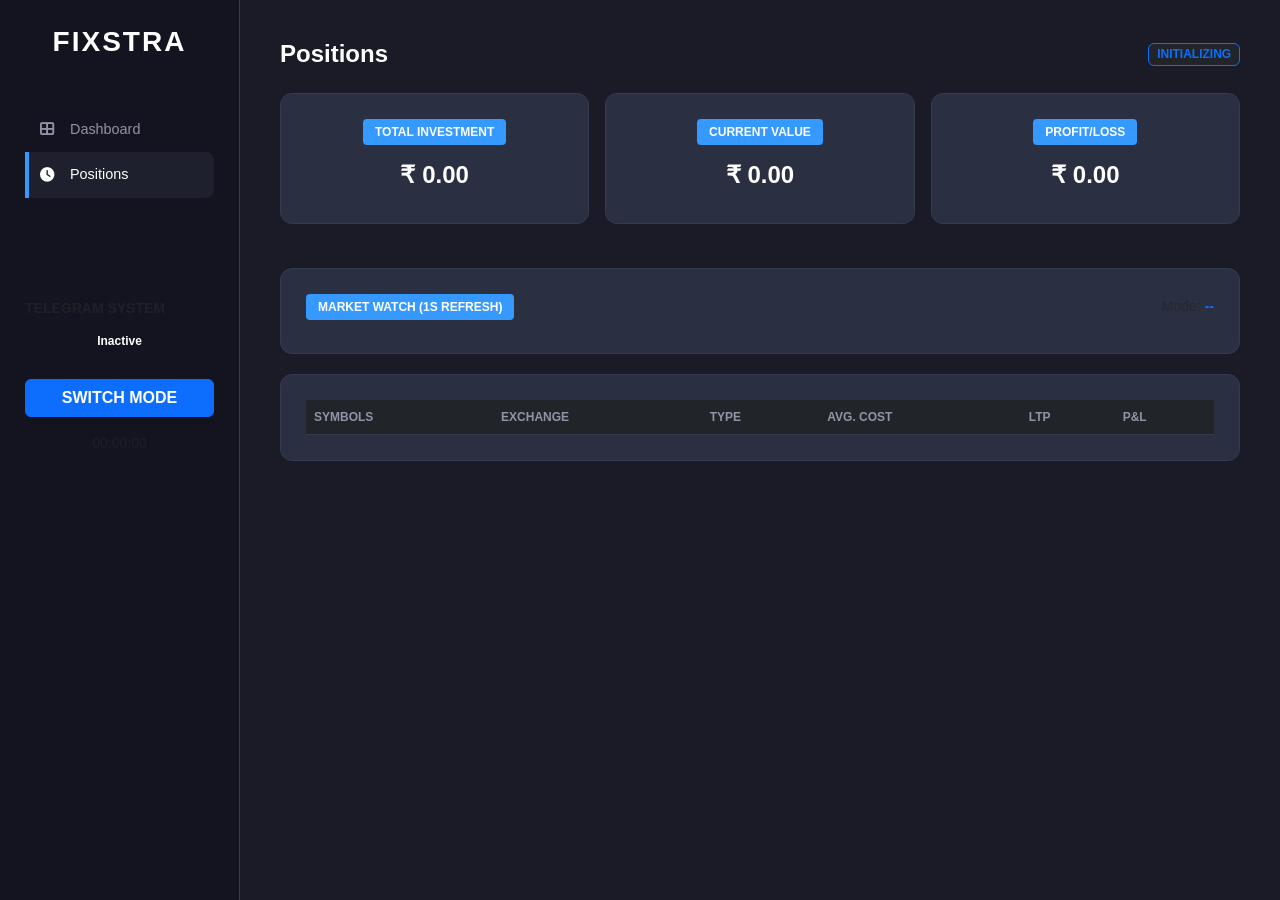
==== templates/index.html @ ebcd903b "Initial commit: FIXSTRA trading desk with EMA 5/20 closing logic" ====
<!doctype html>
<html lang="en">
<head>
  <meta charset="utf-8">
  <title>FIXSTRA | Pro Algorithmic Desk</title>
  <link rel="stylesheet" href="https://cdn.jsdelivr.net/npm/bootstrap@5.3.3/dist/css/bootstrap.min.css">
  <link rel="stylesheet" href="https://cdnjs.cloudflare.com/ajax/libs/font-awesome/6.0.0/css/all.min.css">
  <style>
    :root { --body-bg: #1a1b26; --sidebar-bg: #13141f; --card-bg: #2b2f42; --border: #343a50; --accent: #3699ff; --success: #50cd89; --danger: #f1416c; --yellow: #ffeb3b; }
    body { background: var(--body-bg); color: #fff; font-family: 'Poppins', sans-serif; margin: 0; }
    .sidebar { width: 240px; background: var(--sidebar-bg); min-height: 100vh; position: fixed; top: 0; left: 0; padding: 25px; border-right: 1px solid var(--border); }
    .nav-item { color: #9194a7; display: flex; align-items: center; padding: 12px 15px; text-decoration: none; font-size: 0.9rem; transition: 0.2s; }
    .nav-item.active { color: #fff; background: #1e202e; border-radius: 8px; position: relative; }
    .nav-item.active::after { content: ''; position: absolute; left: 0; height: 100%; width: 4px; background: var(--accent); }
    .main-wrapper { margin-left: 240px; padding: 40px; }
    .summary-card { background: var(--card-bg); border-radius: 12px; padding: 25px; border: 1px solid var(--border); margin-bottom: 20px; text-align: center; }
    .market-watch-card { background: #24283b; border: 1px solid var(--border); border-radius: 10px; padding: 15px; text-align: center; }
    .label-blue-bg { background-color: var(--accent); color: #fff; padding: 4px 12px; border-radius: 4px; font-size: 0.75rem; font-weight: 700; text-transform: uppercase; display: inline-block; }
    .bright-val { font-weight: 700; color: #fff; }
    .market-watch-card .bright-val { color: var(--yellow) !important; }
    .pnl-pos { color: var(--success); } .pnl-neg { color: var(--danger); }
    .table thead th { color: #9194a7; font-size: 0.75rem; text-transform: uppercase; border-bottom: 1px solid var(--border); }
    .table tbody td { padding: 15px; border-bottom: 1px solid #24283b; vertical-align: middle; }
    
    /* Type Badges */
    .badge-buy { background: rgba(80, 205, 137, 0.15); color: var(--success); border: 1px solid var(--success); }
    .badge-sell { background: rgba(241, 65, 108, 0.15); color: var(--danger); border: 1px solid var(--danger); }
  </style>
</head>
<body>

  <div class="sidebar">
    <div class="h3 fw-bold mb-5 text-center" style="letter-spacing: 2px;">FIXSTRA</div>
    <a href="#" class="nav-item"><i class="fa fa-th-large me-3"></i> Dashboard</a>
    <a href="#" class="nav-item active"><i class="fa fa-clock me-3"></i> Positions</a>
    <div style="margin-top: 100px;">
        <div class="small text-muted mb-2 text-uppercase fw-bold">Telegram System</div>
        <div id="tg-status-badge" class="badge w-100 mb-4 p-2">Inactive</div>
        <button class="btn btn-primary w-100 fw-bold mb-3" onclick="toggleMode()">SWITCH MODE</button>
        <div class="small text-muted text-center" id="last-update">00:00:00</div>
    </div>
  </div>

  <div class="main-wrapper">
    <div class="d-flex justify-content-between align-items-center mb-4">
        <h4 class="fw-bold m-0">Positions</h4>
        <div id="market-status" class="badge bg-dark border border-primary text-primary">INITIALIZING</div>
    </div>

    <div class="row g-3 mb-4">
        <div class="col-md-4"><div class="summary-card"><div class="mb-3"><span class="label-blue-bg">Total Investment</span></div><div class="h4 bright-val" id="total-inv">₹ 0.00</div></div></div>
        <div class="col-md-4"><div class="summary-card"><div class="mb-3"><span class="label-blue-bg">Current Value</span></div><div class="h4 bright-val" id="current-val">₹ 0.00</div></div></div>
        <div class="col-md-4"><div class="summary-card"><div class="mb-3"><span class="label-blue-bg">Profit/Loss</span></div><div class="h4 bright-val" id="total-pnl">₹ 0.00</div></div></div>
    </div>

    <div class="summary-card">
        <div class="d-flex justify-content-between align-items-center mb-4"><div class="label-blue-bg">Market Watch (1s Refresh)</div><div class="small text-muted">Mode: <span id="current-mode-display" class="text-primary fw-bold">--</span></div></div>
        <div class="row g-3" id="watch-grid"></div>
    </div>

    <div class="summary-card text-start">
        <table class="table table-dark table-borderless m-0">
            <thead>
                <tr>
                    <th>Symbols</th>
                    <th>Exchange</th>
                    <th>Type</th> <th>Avg. Cost</th>
                    <th>LTP</th>
                    <th>P&L</th>
                </tr>
            </thead>
            <tbody id="position-body"></tbody>
        </table>
    </div>
  </div>

<script>
    let activeMode = "CRYPTO";
    const ws = new WebSocket(`ws://${window.location.host}/ws`);

    async function toggleMode() {
        activeMode = (activeMode === "CRYPTO") ? "INDIAN" : "CRYPTO";
        await fetch('/switch_mode', { method: 'POST', headers: {'Content-Type': 'application/json'}, body: JSON.stringify({mode: activeMode}) });
    }

    ws.onmessage = (event) => {
        try {
            const d = JSON.parse(event.data);
            const fmt = (v) => v.toLocaleString('en-IN', {minimumFractionDigits: 2});

            document.getElementById('market-status').innerText = d.market_status;
            document.getElementById('last-update').innerText = d.last_update;
            document.getElementById('current-mode-display').innerText = d.mode;
            const tgBadge = document.getElementById('tg-status-badge');
            tgBadge.innerText = d.telegram_status;
            tgBadge.className = d.telegram_status === "Active" ? "badge bg-success w-100 mb-4 p-2" : "badge bg-danger w-100 mb-4 p-2";

            document.getElementById('total-inv').innerText = `₹ ${fmt(d.total_investment)}`;
            document.getElementById('current-val').innerText = `₹ ${fmt(d.current_value)}`;
            
            // Total PnL Combined
            const pnlEl = document.getElementById('total-pnl');
            const totalPnL = d.total_pnl_combined || 0;
            pnlEl.innerText = `₹ ${fmt(totalPnL)}`;
            pnlEl.className = totalPnL >= 0 ? 'h4 bright-val pnl-pos' : 'h4 bright-val pnl-neg';

            // Market Watch Updates
            const grid = document.getElementById('watch-grid');
            grid.innerHTML = Object.entries(d.live_prices).map(([sym, price]) => {
                const open = d.open_prices[sym] || price;
                const change = open > 0 ? ((price - open) / open * 100).toFixed(2) : "0.00";
                return `<div class="col-md-2 col-6"><div class="market-watch-card"><div class="mb-2"><span class="label-blue-bg">${sym}</span></div><div class="h6 bright-val m-0">${fmt(price)}</div><div class="small ${change >= 0 ? 'pnl-pos' : 'pnl-neg'}">(${change}%)</div></div></div>`;
            }).join('');

            // Positions Table Update (With Type Column)
            const tbody = document.getElementById('position-body');
            const active = d.trades ? d.trades.filter(t => t.exit === "OPEN") : [];
            if (active.length > 0) {
                tbody.innerHTML = active.map(t => {
                    const lp = d.live_prices[t.symbol] || t.entry;
                    const pnlVal = (t.type === 'BUY' ? (lp - t.entry) : (t.entry - lp));
                    const typeClass = t.type === 'BUY' ? 'badge-buy' : 'badge-sell';
                    
                    return `
                        <tr>
                            <td class="fw-bold">${t.symbol}</td>
                            <td><span class="badge bg-dark text-muted" style="font-size:0.6rem;">${t.symbol.includes('USDT')?'BINANCE':'NSE'}</span></td>
                            <td><span class="badge ${typeClass} p-2">${t.type}</span></td> <td>₹ ${fmt(t.entry)}</td>
                            <td class="${pnlVal >= 0 ? 'pnl-pos' : 'pnl-neg'}">₹ ${fmt(lp)}</td>
                            <td class="fw-bold ${pnlVal >= 0 ? 'pnl-pos' : 'pnl-neg'}">₹ ${fmt(pnlVal)}</td>
                        </tr>`;
                }).join('');
            } else {
                tbody.innerHTML = `<tr><td colspan="6" class="text-center py-5 text-muted">No active ${d.mode} positions.</td></tr>`;
            }
        } catch (e) { console.error("UI Update Error:", e); }
    };
</script>
</body>
</html>
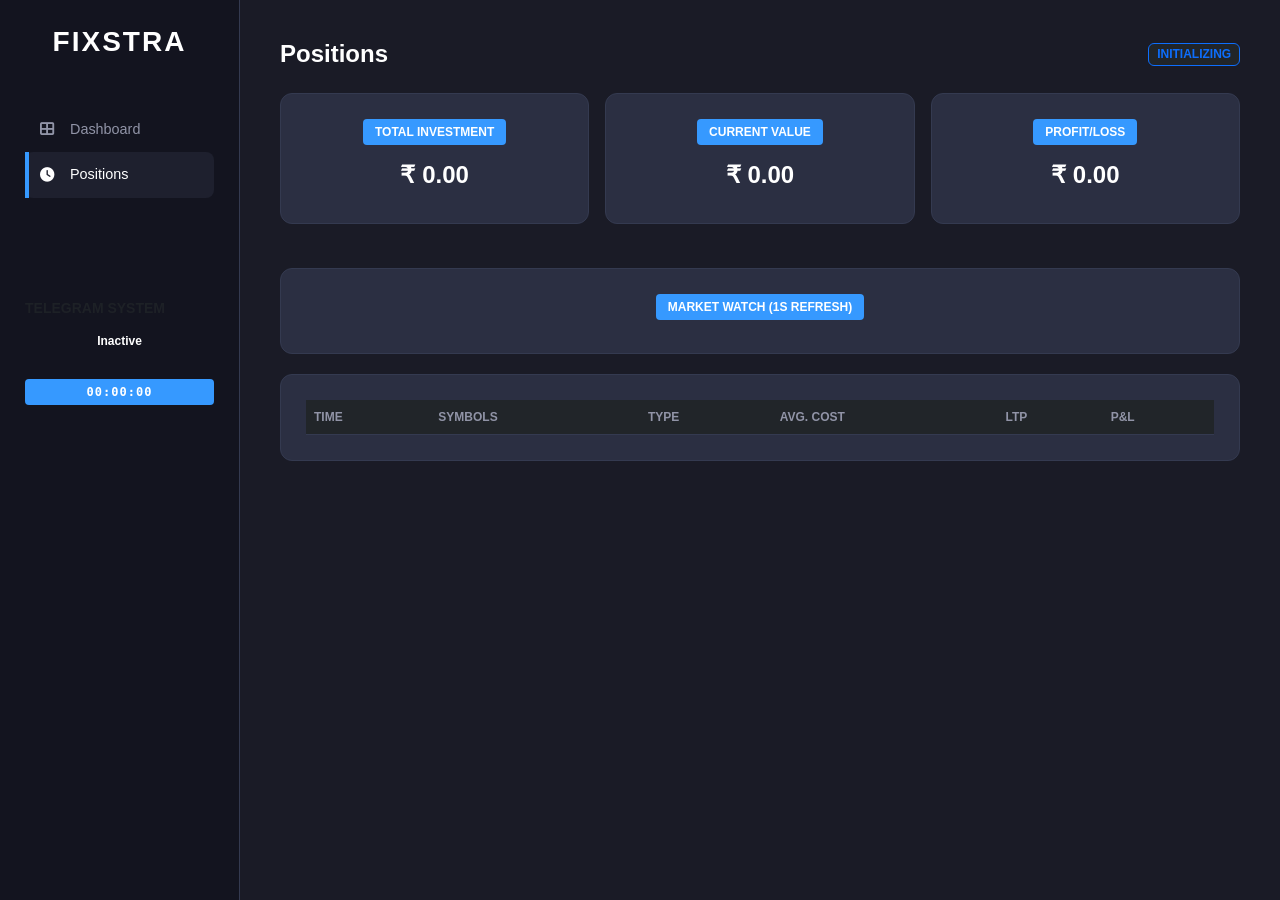
==== commit 0dde9201: "Modified EMA logic, Telegram status and sidebar time styling" ====
--- a/templates/index.html
+++ b/templates/index.html
@@ -15,16 +15,17 @@
     .main-wrapper { margin-left: 240px; padding: 40px; }
     .summary-card { background: var(--card-bg); border-radius: 12px; padding: 25px; border: 1px solid var(--border); margin-bottom: 20px; text-align: center; }
     .market-watch-card { background: #24283b; border: 1px solid var(--border); border-radius: 10px; padding: 15px; text-align: center; }
+    
+    /* Blue Background Labels */
     .label-blue-bg { background-color: var(--accent); color: #fff; padding: 4px 12px; border-radius: 4px; font-size: 0.75rem; font-weight: 700; text-transform: uppercase; display: inline-block; }
+    
     .bright-val { font-weight: 700; color: #fff; }
     .market-watch-card .bright-val { color: var(--yellow) !important; }
     .pnl-pos { color: var(--success); } .pnl-neg { color: var(--danger); }
     .table thead th { color: #9194a7; font-size: 0.75rem; text-transform: uppercase; border-bottom: 1px solid var(--border); }
     .table tbody td { padding: 15px; border-bottom: 1px solid #24283b; vertical-align: middle; }
-    
-    /* Type Badges */
-    .badge-buy { background: rgba(80, 205, 137, 0.15); color: var(--success); border: 1px solid var(--success); }
-    .badge-sell { background: rgba(241, 65, 108, 0.15); color: var(--danger); border: 1px solid var(--danger); }
+    .badge-buy { background: rgba(80, 205, 137, 0.1); color: var(--success); border: 1px solid var(--success); }
+    .badge-sell { background: rgba(241, 65, 108, 0.1); color: var(--danger); border: 1px solid var(--danger); }
   </style>
 </head>
 <body>
@@ -36,8 +37,10 @@
     <div style="margin-top: 100px;">
         <div class="small text-muted mb-2 text-uppercase fw-bold">Telegram System</div>
         <div id="tg-status-badge" class="badge w-100 mb-4 p-2">Inactive</div>
-        <button class="btn btn-primary w-100 fw-bold mb-3" onclick="toggleMode()">SWITCH MODE</button>
-        <div class="small text-muted text-center" id="last-update">00:00:00</div>
+        
+        <div class="text-center">
+            <div id="last-update" class="label-blue-bg w-100" style="font-family: monospace; letter-spacing: 1px;">00:00:00</div>
+        </div>
     </div>
   </div>
 
@@ -48,41 +51,26 @@
     </div>
 
     <div class="row g-3 mb-4">
-        <div class="col-md-4"><div class="summary-card"><div class="mb-3"><span class="label-blue-bg">Total Investment</span></div><div class="h4 bright-val" id="total-inv">₹ 0.00</div></div></div>
-        <div class="col-md-4"><div class="summary-card"><div class="mb-3"><span class="label-blue-bg">Current Value</span></div><div class="h4 bright-val" id="current-val">₹ 0.00</div></div></div>
-        <div class="col-md-4"><div class="summary-card"><div class="mb-3"><span class="label-blue-bg">Profit/Loss</span></div><div class="h4 bright-val" id="total-pnl">₹ 0.00</div></div></div>
+        <div class="col-md-4"><div class="summary-card"><div class="mb-3"><span class="label-blue-bg">Total Investment</span></div><div class="h4 text-white fw-bold" id="total-inv">₹ 0.00</div></div></div>
+        <div class="col-md-4"><div class="summary-card"><div class="mb-3"><span class="label-blue-bg">Current Value</span></div><div class="h4 text-white fw-bold" id="current-val">₹ 0.00</div></div></div>
+        <div class="col-md-4"><div class="summary-card"><div class="mb-3"><span class="label-blue-bg">Profit/Loss</span></div><div class="h4 text-white fw-bold" id="total-pnl">₹ 0.00</div></div></div>
     </div>
 
     <div class="summary-card">
-        <div class="d-flex justify-content-between align-items-center mb-4"><div class="label-blue-bg">Market Watch (1s Refresh)</div><div class="small text-muted">Mode: <span id="current-mode-display" class="text-primary fw-bold">--</span></div></div>
+        <div class="label-blue-bg mb-4">Market Watch (1s Refresh)</div>
         <div class="row g-3" id="watch-grid"></div>
     </div>
 
     <div class="summary-card text-start">
         <table class="table table-dark table-borderless m-0">
-            <thead>
-                <tr>
-                    <th>Symbols</th>
-                    <th>Exchange</th>
-                    <th>Type</th> <th>Avg. Cost</th>
-                    <th>LTP</th>
-                    <th>P&L</th>
-                </tr>
-            </thead>
+            <thead><tr><th>TIME</th><th>SYMBOLS</th><th>TYPE</th><th>AVG. COST</th><th>LTP</th><th>P&L</th></tr></thead>
             <tbody id="position-body"></tbody>
         </table>
     </div>
   </div>
 
 <script>
-    let activeMode = "CRYPTO";
     const ws = new WebSocket(`ws://${window.location.host}/ws`);
-
-    async function toggleMode() {
-        activeMode = (activeMode === "CRYPTO") ? "INDIAN" : "CRYPTO";
-        await fetch('/switch_mode', { method: 'POST', headers: {'Content-Type': 'application/json'}, body: JSON.stringify({mode: activeMode}) });
-    }
-
     ws.onmessage = (event) => {
         try {
             const d = JSON.parse(event.data);
@@ -90,7 +78,7 @@
 
             document.getElementById('market-status').innerText = d.market_status;
             document.getElementById('last-update').innerText = d.last_update;
-            document.getElementById('current-mode-display').innerText = d.mode;
+            
             const tgBadge = document.getElementById('tg-status-badge');
             tgBadge.innerText = d.telegram_status;
             tgBadge.className = d.telegram_status === "Active" ? "badge bg-success w-100 mb-4 p-2" : "badge bg-danger w-100 mb-4 p-2";
@@ -98,42 +86,35 @@
             document.getElementById('total-inv').innerText = `₹ ${fmt(d.total_investment)}`;
             document.getElementById('current-val').innerText = `₹ ${fmt(d.current_value)}`;
             
-            // Total PnL Combined
             const pnlEl = document.getElementById('total-pnl');
             const totalPnL = d.total_pnl_combined || 0;
             pnlEl.innerText = `₹ ${fmt(totalPnL)}`;
-            pnlEl.className = totalPnL >= 0 ? 'h4 bright-val pnl-pos' : 'h4 bright-val pnl-neg';
+            pnlEl.className = totalPnL >= 0 ? 'h4 text-success fw-bold' : 'h4 text-danger fw-bold';
 
-            // Market Watch Updates
             const grid = document.getElementById('watch-grid');
             grid.innerHTML = Object.entries(d.live_prices).map(([sym, price]) => {
                 const open = d.open_prices[sym] || price;
                 const change = open > 0 ? ((price - open) / open * 100).toFixed(2) : "0.00";
-                return `<div class="col-md-2 col-6"><div class="market-watch-card"><div class="mb-2"><span class="label-blue-bg">${sym}</span></div><div class="h6 bright-val m-0">${fmt(price)}</div><div class="small ${change >= 0 ? 'pnl-pos' : 'pnl-neg'}">(${change}%)</div></div></div>`;
+                return `<div class="col-md-2 col-6"><div class="market-watch-card"><div class="mb-2"><span class="label-blue-bg">${sym}</span></div><div class="h6 bright-val m-0">${fmt(price)}</div><div class="small ${change >= 0 ? 'text-success' : 'text-danger'}">(${change}%)</div></div></div>`;
             }).join('');
 
-            // Positions Table Update (With Type Column)
             const tbody = document.getElementById('position-body');
             const active = d.trades ? d.trades.filter(t => t.exit === "OPEN") : [];
             if (active.length > 0) {
                 tbody.innerHTML = active.map(t => {
                     const lp = d.live_prices[t.symbol] || t.entry;
                     const pnlVal = (t.type === 'BUY' ? (lp - t.entry) : (t.entry - lp));
-                    const typeClass = t.type === 'BUY' ? 'badge-buy' : 'badge-sell';
-                    
-                    return `
-                        <tr>
-                            <td class="fw-bold">${t.symbol}</td>
-                            <td><span class="badge bg-dark text-muted" style="font-size:0.6rem;">${t.symbol.includes('USDT')?'BINANCE':'NSE'}</span></td>
-                            <td><span class="badge ${typeClass} p-2">${t.type}</span></td> <td>₹ ${fmt(t.entry)}</td>
-                            <td class="${pnlVal >= 0 ? 'pnl-pos' : 'pnl-neg'}">₹ ${fmt(lp)}</td>
-                            <td class="fw-bold ${pnlVal >= 0 ? 'pnl-pos' : 'pnl-neg'}">₹ ${fmt(pnlVal)}</td>
-                        </tr>`;
+                    return `<tr>
+                        <td>${t.time}</td>
+                        <td class="fw-bold">${t.symbol}</td>
+                        <td><span class="badge ${t.type === 'BUY' ? 'badge-buy' : 'badge-sell'} p-2">${t.type}</span></td>
+                        <td>₹ ${fmt(t.entry)}</td>
+                        <td class="${pnlVal>=0?'text-success':'text-danger'}">₹ ${fmt(lp)}</td>
+                        <td class="fw-bold ${pnlVal>=0?'text-success':'text-danger'}">₹ ${fmt(pnlVal)}</td>
+                    </tr>`;
                 }).join('');
-            } else {
-                tbody.innerHTML = `<tr><td colspan="6" class="text-center py-5 text-muted">No active ${d.mode} positions.</td></tr>`;
-            }
-        } catch (e) { console.error("UI Update Error:", e); }
+            } else { tbody.innerHTML = `<tr><td colspan="6" class="text-center py-5 text-muted">No active positions.</td></tr>`; }
+        } catch (e) { console.error("Update Error:", e); }
     };
 </script>
 </body>
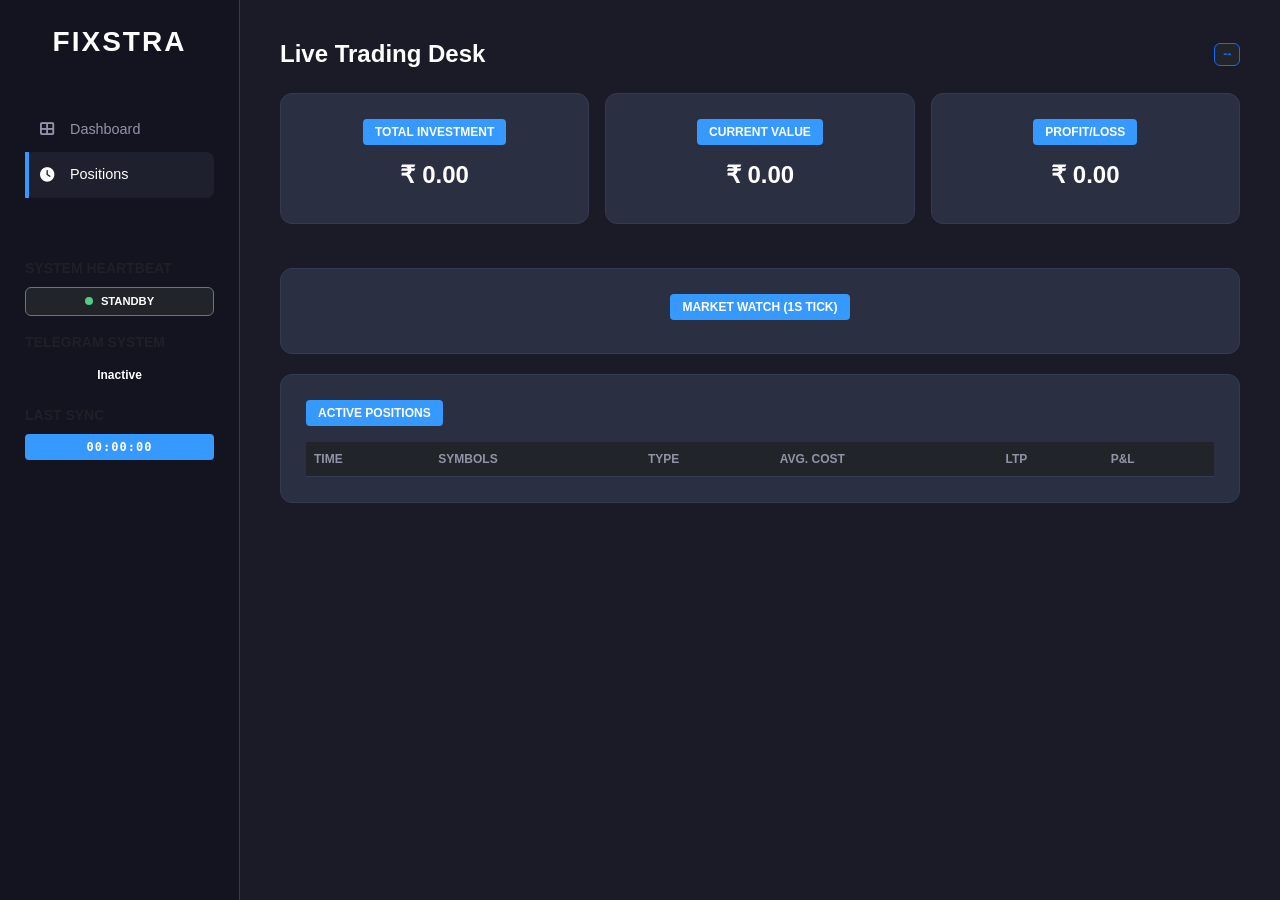
==== commit eff39380: "Sidebar overhaul: Added live heartbeat monitor and system health animation" ====
--- a/templates/index.html
+++ b/templates/index.html
@@ -6,7 +6,17 @@
   <link rel="stylesheet" href="https://cdn.jsdelivr.net/npm/bootstrap@5.3.3/dist/css/bootstrap.min.css">
   <link rel="stylesheet" href="https://cdnjs.cloudflare.com/ajax/libs/font-awesome/6.0.0/css/all.min.css">
   <style>
-    :root { --body-bg: #1a1b26; --sidebar-bg: #13141f; --card-bg: #2b2f42; --border: #343a50; --accent: #3699ff; --success: #50cd89; --danger: #f1416c; --yellow: #ffeb3b; }
+    :root { 
+        --body-bg: #1a1b26; 
+        --sidebar-bg: #13141f; 
+        --card-bg: #2b2f42; 
+        --border: #343a50; 
+        --accent: #3699ff; 
+        --success: #50cd89; 
+        --danger: #f1416c; 
+        --warning: #ffb800;
+        --yellow: #ffeb3b; 
+    }
     body { background: var(--body-bg); color: #fff; font-family: 'Poppins', sans-serif; margin: 0; }
     .sidebar { width: 240px; background: var(--sidebar-bg); min-height: 100vh; position: fixed; top: 0; left: 0; padding: 25px; border-right: 1px solid var(--border); }
     .nav-item { color: #9194a7; display: flex; align-items: center; padding: 12px 15px; text-decoration: none; font-size: 0.9rem; transition: 0.2s; }
@@ -14,18 +24,32 @@
     .nav-item.active::after { content: ''; position: absolute; left: 0; height: 100%; width: 4px; background: var(--accent); }
     .main-wrapper { margin-left: 240px; padding: 40px; }
     .summary-card { background: var(--card-bg); border-radius: 12px; padding: 25px; border: 1px solid var(--border); margin-bottom: 20px; text-align: center; }
-    .market-watch-card { background: #24283b; border: 1px solid var(--border); border-radius: 10px; padding: 15px; text-align: center; }
     
     /* Blue Background Labels */
     .label-blue-bg { background-color: var(--accent); color: #fff; padding: 4px 12px; border-radius: 4px; font-size: 0.75rem; font-weight: 700; text-transform: uppercase; display: inline-block; }
     
-    .bright-val { font-weight: 700; color: #fff; }
-    .market-watch-card .bright-val { color: var(--yellow) !important; }
-    .pnl-pos { color: var(--success); } .pnl-neg { color: var(--danger); }
+    .market-watch-card { background: #24283b; border: 1px solid var(--border); border-radius: 10px; padding: 15px; text-align: center; }
+    .bright-val { font-weight: 700; color: var(--yellow) !important; }
+    
     .table thead th { color: #9194a7; font-size: 0.75rem; text-transform: uppercase; border-bottom: 1px solid var(--border); }
     .table tbody td { padding: 15px; border-bottom: 1px solid #24283b; vertical-align: middle; }
+    
     .badge-buy { background: rgba(80, 205, 137, 0.1); color: var(--success); border: 1px solid var(--success); }
     .badge-sell { background: rgba(241, 65, 108, 0.1); color: var(--danger); border: 1px solid var(--danger); }
+
+    /* Heartbeat Animation */
+    .heartbeat-dot { height: 8px; width: 8px; background-color: var(--success); border-radius: 50%; display: inline-block; margin-right: 8px; animation: pulse 1.5s infinite; }
+    @keyframes pulse { 
+        0% { transform: scale(0.95); box-shadow: 0 0 0 0 rgba(80, 205, 137, 0.7); }
+        70% { transform: scale(1); box-shadow: 0 0 0 10px rgba(80, 205, 137, 0); }
+        100% { transform: scale(0.95); box-shadow: 0 0 0 0 rgba(80, 205, 137, 0); }
+    }
+    .status-warning { background-color: var(--warning) !important; animation: pulse-warning 1.5s infinite; }
+    @keyframes pulse-warning { 
+        0% { box-shadow: 0 0 0 0 rgba(255, 184, 0, 0.7); }
+        70% { box-shadow: 0 0 0 10px rgba(255, 184, 0, 0); }
+        100% { box-shadow: 0 0 0 0 rgba(255, 184, 0, 0); }
+    }
   </style>
 </head>
 <body>
@@ -34,10 +58,18 @@
     <div class="h3 fw-bold mb-5 text-center" style="letter-spacing: 2px;">FIXSTRA</div>
     <a href="#" class="nav-item"><i class="fa fa-th-large me-3"></i> Dashboard</a>
     <a href="#" class="nav-item active"><i class="fa fa-clock me-3"></i> Positions</a>
-    <div style="margin-top: 100px;">
+    
+    <div style="margin-top: 60px;">
+        <div class="small text-muted mb-2 text-uppercase fw-bold">System Heartbeat</div>
+        <div id="heartbeat-badge" class="badge bg-dark border border-secondary w-100 mb-3 p-2 d-flex align-items-center justify-content-center" style="font-size: 0.7rem;">
+            <span id="pulse-dot" class="heartbeat-dot"></span>
+            <span id="heartbeat-status">STANDBY</span>
+        </div>
+
         <div class="small text-muted mb-2 text-uppercase fw-bold">Telegram System</div>
-        <div id="tg-status-badge" class="badge w-100 mb-4 p-2">Inactive</div>
+        <div id="tg-status-badge" class="badge w-100 mb-3 p-2">Inactive</div>
         
+        <div class="small text-muted mb-2 text-uppercase fw-bold">Last Sync</div>
         <div class="text-center">
             <div id="last-update" class="label-blue-bg w-100" style="font-family: monospace; letter-spacing: 1px;">00:00:00</div>
         </div>
@@ -46,8 +78,8 @@
 
   <div class="main-wrapper">
     <div class="d-flex justify-content-between align-items-center mb-4">
-        <h4 class="fw-bold m-0">Positions</h4>
-        <div id="market-status" class="badge bg-dark border border-primary text-primary">INITIALIZING</div>
+        <h4 class="fw-bold m-0">Live Trading Desk</h4>
+        <div id="market-status-badge" class="badge bg-dark border border-primary text-primary">--</div>
     </div>
 
     <div class="row g-3 mb-4">
@@ -57,11 +89,12 @@
     </div>
 
     <div class="summary-card">
-        <div class="label-blue-bg mb-4">Market Watch (1s Refresh)</div>
+        <div class="label-blue-bg mb-4">Market Watch (1s Tick)</div>
         <div class="row g-3" id="watch-grid"></div>
     </div>
 
     <div class="summary-card text-start">
+        <div class="label-blue-bg mb-3">Active Positions</div>
         <table class="table table-dark table-borderless m-0">
             <thead><tr><th>TIME</th><th>SYMBOLS</th><th>TYPE</th><th>AVG. COST</th><th>LTP</th><th>P&L</th></tr></thead>
             <tbody id="position-body"></tbody>
@@ -71,50 +104,77 @@
 
 <script>
     const ws = new WebSocket(`ws://${window.location.host}/ws`);
+
     ws.onmessage = (event) => {
         try {
             const d = JSON.parse(event.data);
             const fmt = (v) => v.toLocaleString('en-IN', {minimumFractionDigits: 2});
 
-            document.getElementById('market-status').innerText = d.market_status;
+            // 1. Update Heartbeat & Market Status
+            const hbStatus = d.market_status || "OFFLINE";
+            document.getElementById('heartbeat-status').innerText = hbStatus;
+            document.getElementById('market-status-badge').innerText = hbStatus;
+            
+            const dot = document.getElementById('pulse-dot');
+            if(hbStatus.includes("LIVE")) {
+                dot.className = "heartbeat-dot"; 
+            } else if(hbStatus.includes("RECONNECT") || hbStatus.includes("INIT")) {
+                dot.className = "heartbeat-dot status-warning";
+            } else {
+                dot.style.animation = "none";
+                dot.style.backgroundColor = "var(--danger)";
+            }
+
+            // 2. Update Sidebar Meta
             document.getElementById('last-update').innerText = d.last_update;
-            
             const tgBadge = document.getElementById('tg-status-badge');
             tgBadge.innerText = d.telegram_status;
-            tgBadge.className = d.telegram_status === "Active" ? "badge bg-success w-100 mb-4 p-2" : "badge bg-danger w-100 mb-4 p-2";
+            tgBadge.className = d.telegram_status === "Active" ? "badge bg-success w-100 mb-3 p-2" : "badge bg-danger w-100 mb-3 p-2";
 
+            // 3. Update Summary Cards
             document.getElementById('total-inv').innerText = `₹ ${fmt(d.total_investment)}`;
             document.getElementById('current-val').innerText = `₹ ${fmt(d.current_value)}`;
-            
             const pnlEl = document.getElementById('total-pnl');
             const totalPnL = d.total_pnl_combined || 0;
             pnlEl.innerText = `₹ ${fmt(totalPnL)}`;
             pnlEl.className = totalPnL >= 0 ? 'h4 text-success fw-bold' : 'h4 text-danger fw-bold';
 
+            // 4. Update Market Watch Grid
             const grid = document.getElementById('watch-grid');
             grid.innerHTML = Object.entries(d.live_prices).map(([sym, price]) => {
                 const open = d.open_prices[sym] || price;
                 const change = open > 0 ? ((price - open) / open * 100).toFixed(2) : "0.00";
-                return `<div class="col-md-2 col-6"><div class="market-watch-card"><div class="mb-2"><span class="label-blue-bg">${sym}</span></div><div class="h6 bright-val m-0">${fmt(price)}</div><div class="small ${change >= 0 ? 'text-success' : 'text-danger'}">(${change}%)</div></div></div>`;
+                return `
+                    <div class="col-md-2 col-6">
+                        <div class="market-watch-card text-center">
+                            <div class="mb-2"><span class="label-blue-bg">${sym}</span></div>
+                            <div class="h6 bright-val m-0">${fmt(price)}</div>
+                            <div class="small ${change >= 0 ? 'text-success' : 'text-danger'}">(${change}%)</div>
+                        </div>
+                    </div>`;
             }).join('');
 
+            // 5. Update Positions Table
             const tbody = document.getElementById('position-body');
             const active = d.trades ? d.trades.filter(t => t.exit === "OPEN") : [];
             if (active.length > 0) {
                 tbody.innerHTML = active.map(t => {
                     const lp = d.live_prices[t.symbol] || t.entry;
                     const pnlVal = (t.type === 'BUY' ? (lp - t.entry) : (t.entry - lp));
-                    return `<tr>
-                        <td>${t.time}</td>
-                        <td class="fw-bold">${t.symbol}</td>
-                        <td><span class="badge ${t.type === 'BUY' ? 'badge-buy' : 'badge-sell'} p-2">${t.type}</span></td>
-                        <td>₹ ${fmt(t.entry)}</td>
-                        <td class="${pnlVal>=0?'text-success':'text-danger'}">₹ ${fmt(lp)}</td>
-                        <td class="fw-bold ${pnlVal>=0?'text-success':'text-danger'}">₹ ${fmt(pnlVal)}</td>
-                    </tr>`;
+                    return `
+                        <tr>
+                            <td class="small text-muted">${t.time}</td>
+                            <td class="fw-bold">${t.symbol}</td>
+                            <td><span class="badge ${t.type === 'BUY' ? 'badge-buy' : 'badge-sell'} p-2">${t.type}</span></td>
+                            <td>₹ ${fmt(t.entry)}</td>
+                            <td class="${pnlVal >= 0 ? 'text-success' : 'text-danger'}">₹ ${fmt(lp)}</td>
+                            <td class="fw-bold ${pnlVal >= 0 ? 'text-success' : 'text-danger'}">₹ ${fmt(pnlVal)}</td>
+                        </tr>`;
                 }).join('');
-            } else { tbody.innerHTML = `<tr><td colspan="6" class="text-center py-5 text-muted">No active positions.</td></tr>`; }
-        } catch (e) { console.error("Update Error:", e); }
+            } else {
+                tbody.innerHTML = `<tr><td colspan="6" class="text-center py-5 text-muted">No active positions. Monitoring market...</td></tr>`;
+            }
+        } catch (e) { console.error("UI Update Error:", e); }
     };
 </script>
 </body>
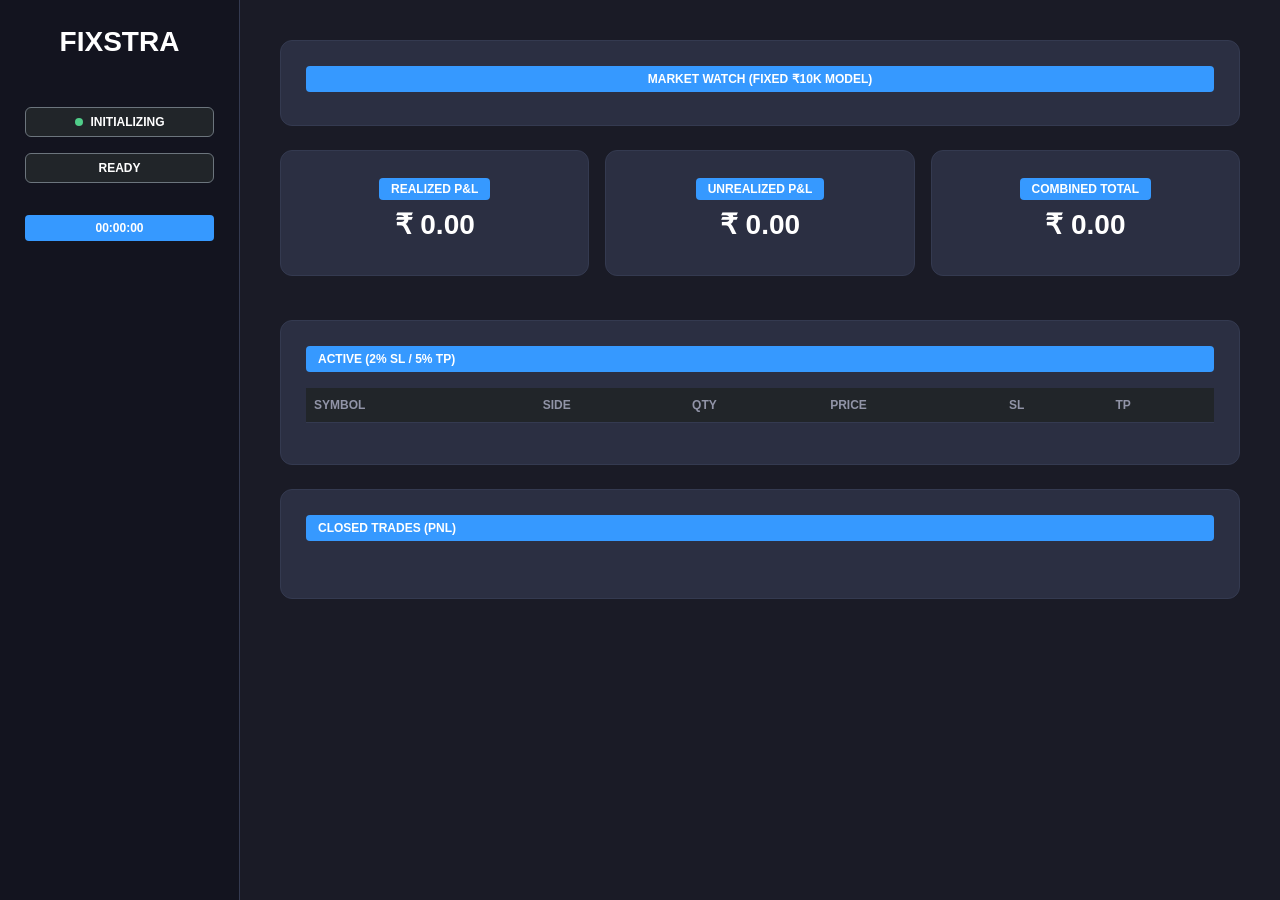
==== commit 69c6e5ac: "₹10,000 fixed-value risk model, 1-minute candle confirmation, and 2% SL / 5% TP" ====
--- a/templates/index.html
+++ b/templates/index.html
@@ -1,180 +1,72 @@
 <!doctype html>
-<html lang="en">
+<html>
 <head>
   <meta charset="utf-8">
   <title>FIXSTRA | Pro Algorithmic Desk</title>
   <link rel="stylesheet" href="https://cdn.jsdelivr.net/npm/bootstrap@5.3.3/dist/css/bootstrap.min.css">
   <link rel="stylesheet" href="https://cdnjs.cloudflare.com/ajax/libs/font-awesome/6.0.0/css/all.min.css">
-  <style>
-    :root { 
-        --body-bg: #1a1b26; 
-        --sidebar-bg: #13141f; 
-        --card-bg: #2b2f42; 
-        --border: #343a50; 
-        --accent: #3699ff; 
-        --success: #50cd89; 
-        --danger: #f1416c; 
-        --warning: #ffb800;
-        --yellow: #ffeb3b; 
-    }
-    body { background: var(--body-bg); color: #fff; font-family: 'Poppins', sans-serif; margin: 0; }
-    .sidebar { width: 240px; background: var(--sidebar-bg); min-height: 100vh; position: fixed; top: 0; left: 0; padding: 25px; border-right: 1px solid var(--border); }
-    .nav-item { color: #9194a7; display: flex; align-items: center; padding: 12px 15px; text-decoration: none; font-size: 0.9rem; transition: 0.2s; }
-    .nav-item.active { color: #fff; background: #1e202e; border-radius: 8px; position: relative; }
-    .nav-item.active::after { content: ''; position: absolute; left: 0; height: 100%; width: 4px; background: var(--accent); }
-    .main-wrapper { margin-left: 240px; padding: 40px; }
-    .summary-card { background: var(--card-bg); border-radius: 12px; padding: 25px; border: 1px solid var(--border); margin-bottom: 20px; text-align: center; }
-    
-    /* Blue Background Labels */
-    .label-blue-bg { background-color: var(--accent); color: #fff; padding: 4px 12px; border-radius: 4px; font-size: 0.75rem; font-weight: 700; text-transform: uppercase; display: inline-block; }
-    
-    .market-watch-card { background: #24283b; border: 1px solid var(--border); border-radius: 10px; padding: 15px; text-align: center; }
-    .bright-val { font-weight: 700; color: var(--yellow) !important; }
-    
-    .table thead th { color: #9194a7; font-size: 0.75rem; text-transform: uppercase; border-bottom: 1px solid var(--border); }
-    .table tbody td { padding: 15px; border-bottom: 1px solid #24283b; vertical-align: middle; }
-    
-    .badge-buy { background: rgba(80, 205, 137, 0.1); color: var(--success); border: 1px solid var(--success); }
-    .badge-sell { background: rgba(241, 65, 108, 0.1); color: var(--danger); border: 1px solid var(--danger); }
-
-    /* Heartbeat Animation */
-    .heartbeat-dot { height: 8px; width: 8px; background-color: var(--success); border-radius: 50%; display: inline-block; margin-right: 8px; animation: pulse 1.5s infinite; }
-    @keyframes pulse { 
-        0% { transform: scale(0.95); box-shadow: 0 0 0 0 rgba(80, 205, 137, 0.7); }
-        70% { transform: scale(1); box-shadow: 0 0 0 10px rgba(80, 205, 137, 0); }
-        100% { transform: scale(0.95); box-shadow: 0 0 0 0 rgba(80, 205, 137, 0); }
-    }
-    .status-warning { background-color: var(--warning) !important; animation: pulse-warning 1.5s infinite; }
-    @keyframes pulse-warning { 
-        0% { box-shadow: 0 0 0 0 rgba(255, 184, 0, 0.7); }
-        70% { box-shadow: 0 0 0 10px rgba(255, 184, 0, 0); }
-        100% { box-shadow: 0 0 0 0 rgba(255, 184, 0, 0); }
-    }
-  </style>
+  <link rel="stylesheet" href="/static/styles.css">
 </head>
 <body>
-
   <div class="sidebar">
-    <div class="h3 fw-bold mb-5 text-center" style="letter-spacing: 2px;">FIXSTRA</div>
-    <a href="#" class="nav-item"><i class="fa fa-th-large me-3"></i> Dashboard</a>
-    <a href="#" class="nav-item active"><i class="fa fa-clock me-3"></i> Positions</a>
-    
-    <div style="margin-top: 60px;">
-        <div class="small text-muted mb-2 text-uppercase fw-bold">System Heartbeat</div>
-        <div id="heartbeat-badge" class="badge bg-dark border border-secondary w-100 mb-3 p-2 d-flex align-items-center justify-content-center" style="font-size: 0.7rem;">
-            <span id="pulse-dot" class="heartbeat-dot"></span>
-            <span id="heartbeat-status">STANDBY</span>
-        </div>
-
-        <div class="small text-muted mb-2 text-uppercase fw-bold">Telegram System</div>
-        <div id="tg-status-badge" class="badge w-100 mb-3 p-2">Inactive</div>
-        
-        <div class="small text-muted mb-2 text-uppercase fw-bold">Last Sync</div>
-        <div class="text-center">
-            <div id="last-update" class="label-blue-bg w-100" style="font-family: monospace; letter-spacing: 1px;">00:00:00</div>
-        </div>
-    </div>
+    <div class="h3 fw-bold mb-5 text-center">FIXSTRA</div>
+    <div class="badge bg-dark border border-secondary w-100 p-2 mb-3"><span id="pulse-dot" class="heartbeat-dot"></span><span id="heartbeat-status">INITIALIZING</span></div>
+    <div class="badge bg-dark border border-secondary w-100 p-2 mb-3"><span id="tg-status">READY</span></div>
+    <div id="last-update" class="label-blue-bg w-100 text-center mt-3">00:00:00</div>
   </div>
 
   <div class="main-wrapper">
-    <div class="d-flex justify-content-between align-items-center mb-4">
-        <h4 class="fw-bold m-0">Live Trading Desk</h4>
-        <div id="market-status-badge" class="badge bg-dark border border-primary text-primary">--</div>
+    <div class="summary-card mb-4">
+        <div class="label-blue-bg mb-3 w-100">Market Watch (Fixed ₹10k Model)</div>
+        <div class="row g-2 px-3" id="watch-grid"></div>
     </div>
 
     <div class="row g-3 mb-4">
-        <div class="col-md-4"><div class="summary-card"><div class="mb-3"><span class="label-blue-bg">Total Investment</span></div><div class="h4 text-white fw-bold" id="total-inv">₹ 0.00</div></div></div>
-        <div class="col-md-4"><div class="summary-card"><div class="mb-3"><span class="label-blue-bg">Current Value</span></div><div class="h4 text-white fw-bold" id="current-val">₹ 0.00</div></div></div>
-        <div class="col-md-4"><div class="summary-card"><div class="mb-3"><span class="label-blue-bg">Profit/Loss</span></div><div class="h4 text-white fw-bold" id="total-pnl">₹ 0.00</div></div></div>
-    </div>
-
-    <div class="summary-card">
-        <div class="label-blue-bg mb-4">Market Watch (1s Tick)</div>
-        <div class="row g-3" id="watch-grid"></div>
+        <div class="col-md-4"><div class="summary-card"><span class="label-blue-bg">Realized P&L</span><div class="h3 fw-bold mt-2" id="realized-val">₹ 0.00</div></div></div>
+        <div class="col-md-4"><div class="summary-card"><span class="label-blue-bg">Unrealized P&L</span><div class="h3 fw-bold mt-2" id="unrealized-val">₹ 0.00</div></div></div>
+        <div class="col-md-4"><div class="summary-card"><span class="label-blue-bg">Combined Total</span><div class="h3 fw-bold mt-2" id="combined-val">₹ 0.00</div></div></div>
     </div>
 
     <div class="summary-card text-start">
-        <div class="label-blue-bg mb-3">Active Positions</div>
-        <table class="table table-dark table-borderless m-0">
-            <thead><tr><th>TIME</th><th>SYMBOLS</th><th>TYPE</th><th>AVG. COST</th><th>LTP</th><th>P&L</th></tr></thead>
-            <tbody id="position-body"></tbody>
+        <div class="label-blue-bg mb-3">Active (2% SL / 5% TP)</div>
+        <table class="table table-dark">
+            <thead><tr><th>SYMBOL</th><th>SIDE</th><th>QTY</th><th>PRICE</th><th>SL</th><th>TP</th></tr></thead>
+            <tbody id="open-body"></tbody>
         </table>
+    </div>
+
+    <div class="summary-card text-start mt-4">
+        <div class="label-blue-bg mb-3">Closed Trades (PnL)</div>
+        <table class="table table-dark"><tbody id="closed-body"></tbody></table>
     </div>
   </div>
 
 <script>
     const ws = new WebSocket(`ws://${window.location.host}/ws`);
+    const fmt = (v) => v ? v.toLocaleString('en-IN', {minimumFractionDigits: 2}) : "0.00";
+    ws.onmessage = (event) => {
+        const d = JSON.parse(event.data);
+        document.getElementById('heartbeat-status').innerText = d.market_status;
+        document.getElementById('tg-status').innerText = d.telegram_status;
+        document.getElementById('last-update').innerText = d.last_update;
 
-    ws.onmessage = (event) => {
-        try {
-            const d = JSON.parse(event.data);
-            const fmt = (v) => v.toLocaleString('en-IN', {minimumFractionDigits: 2});
+        // FIXED: Updating Restored PnL Summary Cards
+        document.getElementById('realized-val').innerText = `₹ ${fmt(d.realized_pnl)}`;
+        document.getElementById('unrealized-val').innerText = `₹ ${fmt(d.unrealized_pnl)}`;
+        document.getElementById('combined-val').innerText = `₹ ${fmt(d.combined_pnl)}`;
 
-            // 1. Update Heartbeat & Market Status
-            const hbStatus = d.market_status || "OFFLINE";
-            document.getElementById('heartbeat-status').innerText = hbStatus;
-            document.getElementById('market-status-badge').innerText = hbStatus;
-            
-            const dot = document.getElementById('pulse-dot');
-            if(hbStatus.includes("LIVE")) {
-                dot.className = "heartbeat-dot"; 
-            } else if(hbStatus.includes("RECONNECT") || hbStatus.includes("INIT")) {
-                dot.className = "heartbeat-dot status-warning";
-            } else {
-                dot.style.animation = "none";
-                dot.style.backgroundColor = "var(--danger)";
-            }
+        let openHtml = '';
+        for (const s in d.open_positions) {
+            const p = d.open_positions[s];
+            openHtml += `<tr><td>${s}</td><td>${p.side}</td><td>${p.qty}</td><td>₹ ${fmt(p.avg_price)}</td><td class="text-danger">₹ ${fmt(p.sl)}</td><td class="text-success">₹ ${fmt(p.tp)}</td></tr>`;
+        }
+        document.getElementById('open-body').innerHTML = openHtml || '<tr><td colspan="6" class="text-center py-4 text-muted">Awaiting Market Move...</td></tr>';
+        
+        document.getElementById('closed-body').innerHTML = d.closed_trades.map(t => `<tr><td>${t.symbol}</td><td class="${t.pnl >= 0 ? 'text-success':'text-danger'}">₹ ${fmt(t.pnl)}</td><td>Exit: ₹ ${fmt(t.exit_price)}</td></tr>`).join('');
 
-            // 2. Update Sidebar Meta
-            document.getElementById('last-update').innerText = d.last_update;
-            const tgBadge = document.getElementById('tg-status-badge');
-            tgBadge.innerText = d.telegram_status;
-            tgBadge.className = d.telegram_status === "Active" ? "badge bg-success w-100 mb-3 p-2" : "badge bg-danger w-100 mb-3 p-2";
-
-            // 3. Update Summary Cards
-            document.getElementById('total-inv').innerText = `₹ ${fmt(d.total_investment)}`;
-            document.getElementById('current-val').innerText = `₹ ${fmt(d.current_value)}`;
-            const pnlEl = document.getElementById('total-pnl');
-            const totalPnL = d.total_pnl_combined || 0;
-            pnlEl.innerText = `₹ ${fmt(totalPnL)}`;
-            pnlEl.className = totalPnL >= 0 ? 'h4 text-success fw-bold' : 'h4 text-danger fw-bold';
-
-            // 4. Update Market Watch Grid
-            const grid = document.getElementById('watch-grid');
-            grid.innerHTML = Object.entries(d.live_prices).map(([sym, price]) => {
-                const open = d.open_prices[sym] || price;
-                const change = open > 0 ? ((price - open) / open * 100).toFixed(2) : "0.00";
-                return `
-                    <div class="col-md-2 col-6">
-                        <div class="market-watch-card text-center">
-                            <div class="mb-2"><span class="label-blue-bg">${sym}</span></div>
-                            <div class="h6 bright-val m-0">${fmt(price)}</div>
-                            <div class="small ${change >= 0 ? 'text-success' : 'text-danger'}">(${change}%)</div>
-                        </div>
-                    </div>`;
-            }).join('');
-
-            // 5. Update Positions Table
-            const tbody = document.getElementById('position-body');
-            const active = d.trades ? d.trades.filter(t => t.exit === "OPEN") : [];
-            if (active.length > 0) {
-                tbody.innerHTML = active.map(t => {
-                    const lp = d.live_prices[t.symbol] || t.entry;
-                    const pnlVal = (t.type === 'BUY' ? (lp - t.entry) : (t.entry - lp));
-                    return `
-                        <tr>
-                            <td class="small text-muted">${t.time}</td>
-                            <td class="fw-bold">${t.symbol}</td>
-                            <td><span class="badge ${t.type === 'BUY' ? 'badge-buy' : 'badge-sell'} p-2">${t.type}</span></td>
-                            <td>₹ ${fmt(t.entry)}</td>
-                            <td class="${pnlVal >= 0 ? 'text-success' : 'text-danger'}">₹ ${fmt(lp)}</td>
-                            <td class="fw-bold ${pnlVal >= 0 ? 'text-success' : 'text-danger'}">₹ ${fmt(pnlVal)}</td>
-                        </tr>`;
-                }).join('');
-            } else {
-                tbody.innerHTML = `<tr><td colspan="6" class="text-center py-5 text-muted">No active positions. Monitoring market...</td></tr>`;
-            }
-        } catch (e) { console.error("UI Update Error:", e); }
+        document.getElementById('watch-grid').innerHTML = Object.entries(d.live_prices).map(([sym, lp]) => `
+            <div class="col-md-2 col-6"><div class="watch-card"><b>${sym}</b><br><span style="color: #ffeb3b;">₹ ${fmt(lp)}</span></div></div>
+        `).join('');
     };
 </script>
 </body>
--- a/static/styles.css
+++ b/static/styles.css
@@ -0,0 +1,45 @@
+:root { 
+    --body-bg: #1a1b26; --sidebar-bg: #13141f; --card-bg: #2b2f42; 
+    --border: #343a50; --accent: #3699ff; --success: #50cd89; 
+    --danger: #f1416c; --warning: #ffb800; --yellow: #ffeb3b; 
+}
+body { background: var(--body-bg); color: #fff; font-family: 'Poppins', sans-serif; margin: 0; }
+.sidebar { width: 240px; background: var(--sidebar-bg); min-height: 100vh; position: fixed; top: 0; left: 0; padding: 25px; border-right: 1px solid var(--border); }
+.nav-item { color: #9194a7; display: flex; align-items: center; padding: 12px 15px; text-decoration: none; font-size: 0.9rem; transition: 0.2s; }
+.nav-item.active { color: #fff; background: #1e202e; border-radius: 8px; position: relative; }
+.nav-item.active::after { content: ''; position: absolute; left: 0; height: 100%; width: 4px; background: var(--accent); }
+.main-wrapper { margin-left: 240px; padding: 40px; }
+.summary-card { background: var(--card-bg); border-radius: 12px; padding: 25px; border: 1px solid var(--border); margin-bottom: 20px; text-align: center; }
+.label-blue-bg { background-color: var(--accent); color: #fff; padding: 4px 12px; border-radius: 4px; font-size: 0.75rem; font-weight: 700; text-transform: uppercase; }
+.watch-card { background: #24283b; border: 1px solid var(--border); border-radius: 10px; padding: 10px; }
+.heartbeat-dot { height: 8px; width: 8px; background-color: var(--success); border-radius: 50%; display: inline-block; margin-right: 8px; animation: pulse 1.5s infinite; }
+@keyframes pulse { 0% { transform: scale(0.95); box-shadow: 0 0 0 0 rgba(80, 205, 137, 0.7); } 70% { transform: scale(1); box-shadow: 0 0 0 10px rgba(80, 205, 137, 0); } 100% { transform: scale(0.95); box-shadow: 0 0 0 0 rgba(80, 205, 137, 0); } }
+.status-warning { background-color: var(--warning) !important; animation: pulse-warning 1.5s infinite; }
+@keyframes pulse-warning { 0% { box-shadow: 0 0 0 0 rgba(255, 184, 0, 0.7); } 70% { box-shadow: 0 0 0 10px rgba(255, 184, 0, 0); } 100% { box-shadow: 0 0 0 0 rgba(255, 184, 0, 0); } }
+.table { color: #fff !important; }
+.table thead th { color: #9194a7; font-size: 0.75rem; border-bottom: 1px solid var(--border); }
+
+
+
+/* Target the Instrument Labels (NIFTY 50, SBIN, etc.) */
+.watch-card .text-muted {
+    background-color: #3699ff !important; /* FIXSTRA Corporate Blue */
+    color: #ffffff !important;           /* White text for visibility */
+    padding: 2px 8px;
+    border-radius: 4px;
+    display: inline-block;
+    margin-bottom: 8px;
+    font-size: 0.75rem;
+    font-weight: 700;
+    text-transform: uppercase;
+}
+
+/* Ensure the main section headers remain blue */
+.label-blue-bg {
+    background-color: #3699ff !important;
+    color: #ffffff !important;
+    padding: 4px 12px;
+    border-radius: 4px;
+    font-size: 0.75rem;
+    font-weight: 700;
+}
